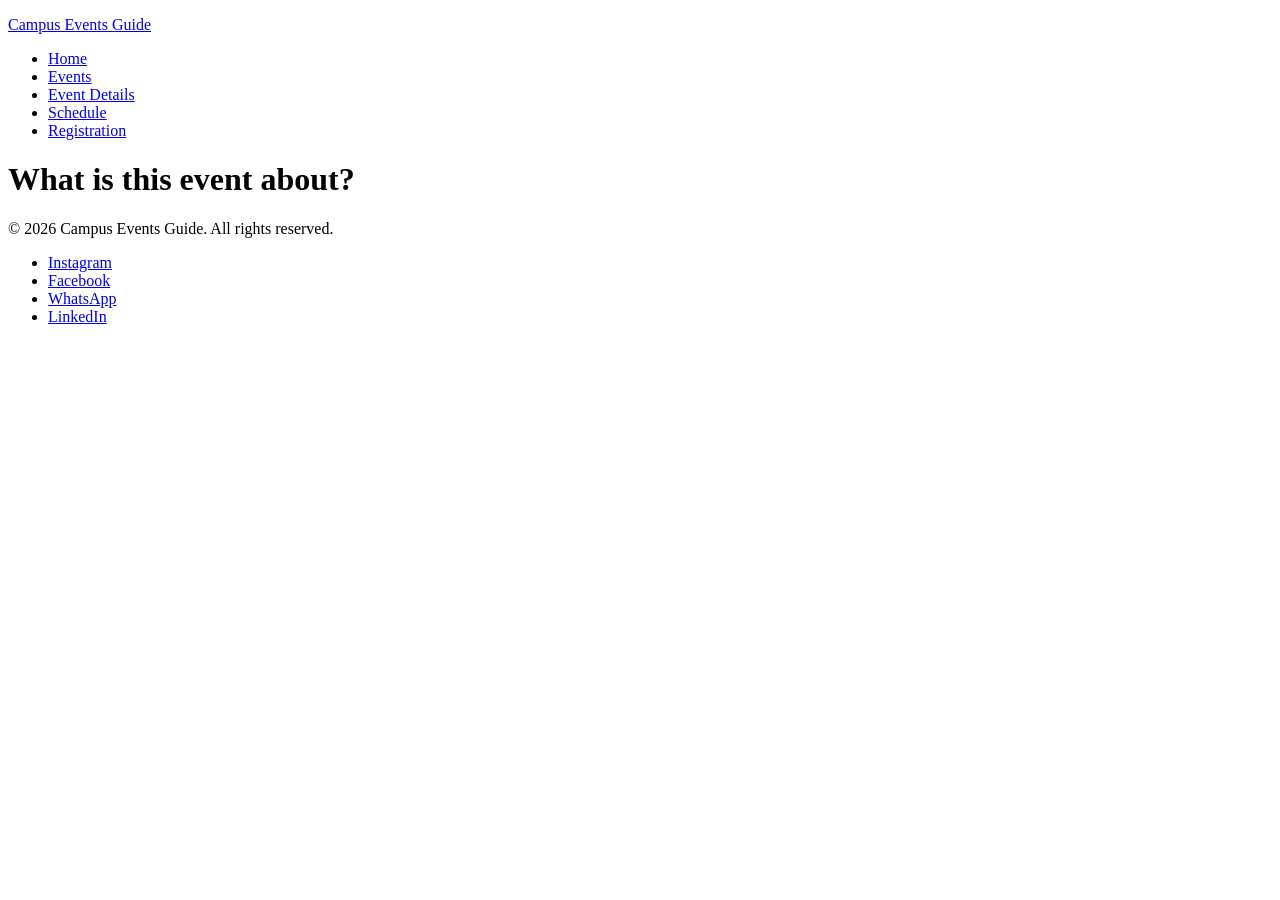
==== event-details.html @ 9d5b93ea "Add shared skeleton to all five pages" ====
<!DOCTYPE html>
<html lang="en">
<head>
    <meta charset="UTF-8">
    <meta name="viewport" content="width=device-width, initial-scale=1.0">
    <title>Event Details | Campus Events Guide</title>
    <link rel="stylesheet" href="style.css">
</head>
<body>
    <header>
        <p class="site-name"><a href="index.html">Campus Events Guide</a></p>
        <nav aria-label="Main">
            <ul>
                <li><a href="index.html">Home</a></li>
                <li><a href="events.html">Events</a></li>
                <li><a aria-current="page" href="event-details.html">Event Details</a></li>
                <li><a href="schedule.html">Schedule</a></li>
                <li><a href="registration.html">Registration</a></li>
            </ul>
        </nav>
    </header>
    <main>
        <h1>What is this event about?</h1>
    </main>

    <footer>
        <p>&copy; 2026 Campus Events Guide. All rights reserved.</p>
        <ul>
            <li><a target="_blank" rel="noopener noreferrer" href="https://www.instagram.com">Instagram</a></li>
            <li><a target="_blank" rel="noopener noreferrer" href="https://www.facebook.com">Facebook</a></li>
            <li><a target="_blank" rel="noopener noreferrer" href="https://www.whatsapp.com">WhatsApp</a></li>
            <li><a target="_blank" rel="noopener noreferrer" href="https://www.linkedin.com">LinkedIn</a></li>
        </ul>
    </footer>
</body>
</html>
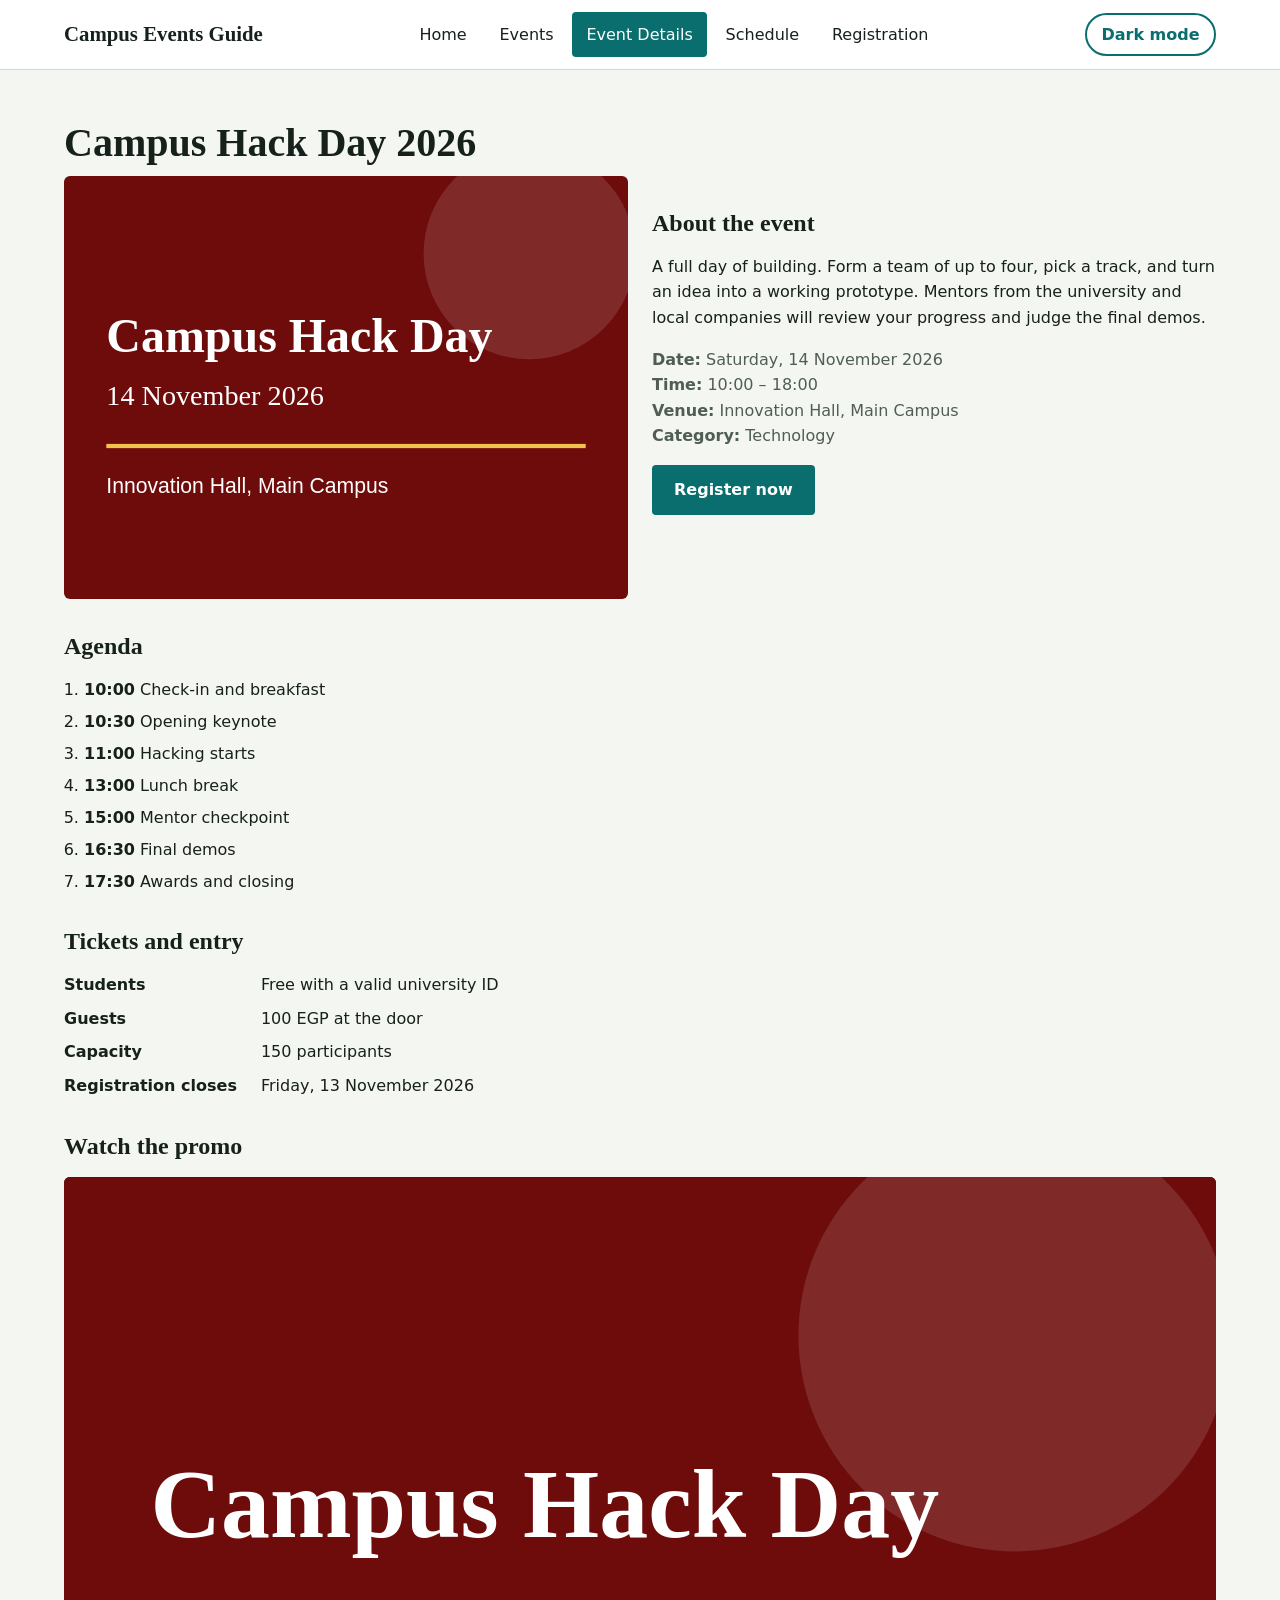
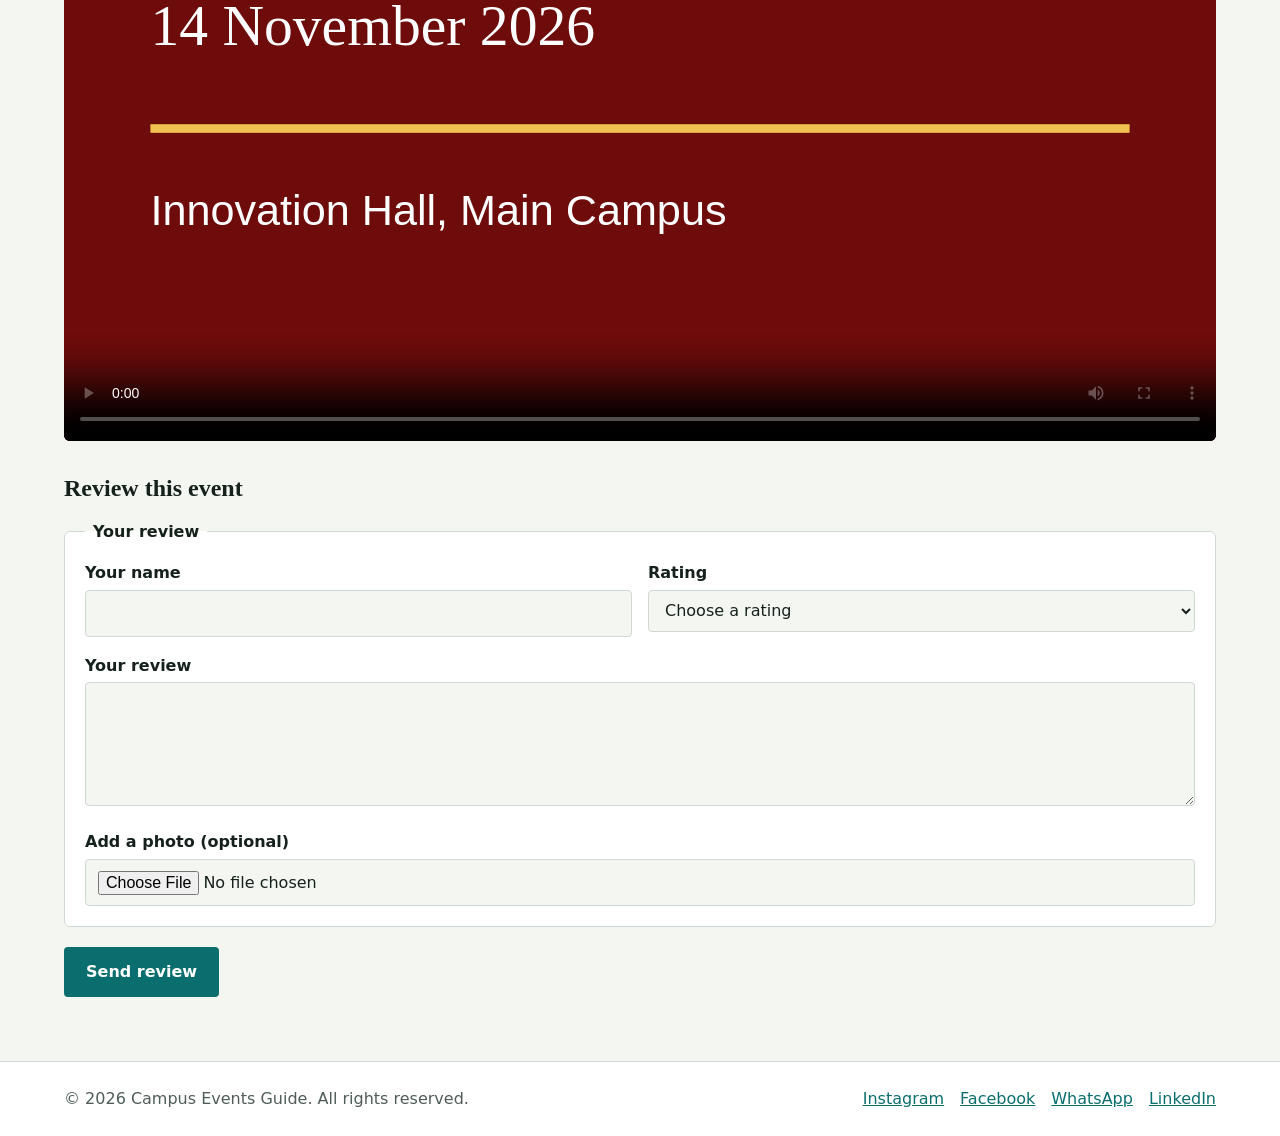
==== commit 5fe11852: "Add page content, styles, and assets" ====
--- a/event-details.html
+++ b/event-details.html
@@ -7,6 +7,7 @@
     <link rel="stylesheet" href="style.css">
 </head>
 <body>
+    <input type="checkbox" id="theme-toggle" class="theme-toggle">
     <header>
         <p class="site-name"><a href="index.html">Campus Events Guide</a></p>
         <nav aria-label="Main">
@@ -18,9 +19,95 @@
                 <li><a href="registration.html">Registration</a></li>
             </ul>
         </nav>
+        <label for="theme-toggle" class="theme-label">Dark mode</label>
     </header>
     <main>
-        <h1>What is this event about?</h1>
+        <h1>Campus Hack Day 2026</h1>
+
+        <section class="event-overview" aria-labelledby="overview-heading">
+            <img src="assets/images/hack-day-poster.svg" alt="Poster for Campus Hack Day 2026 showing the date and venue on a teal background">
+            <div>
+                <h2 id="overview-heading">About the event</h2>
+                <p>A full day of building. Form a team of up to four, pick a track, and turn an idea into a working prototype. Mentors from the university and local companies will review your progress and judge the final demos.</p>
+                <ul class="event-meta">
+                    <li><strong>Date:</strong> <time datetime="2026-11-14">Saturday, 14 November 2026</time></li>
+                    <li><strong>Time:</strong> 10:00 – 18:00</li>
+                    <li><strong>Venue:</strong> Innovation Hall, Main Campus</li>
+                    <li><strong>Category:</strong> Technology</li>
+                </ul>
+                <a class="btn" href="registration.html">Register now</a>
+            </div>
+        </section>
+
+        <section aria-labelledby="agenda-heading">
+            <h2 id="agenda-heading">Agenda</h2>
+            <ol class="agenda">
+                <li><time datetime="10:00">10:00</time> Check-in and breakfast</li>
+                <li><time datetime="10:30">10:30</time> Opening keynote</li>
+                <li><time datetime="11:00">11:00</time> Hacking starts</li>
+                <li><time datetime="13:00">13:00</time> Lunch break</li>
+                <li><time datetime="15:00">15:00</time> Mentor checkpoint</li>
+                <li><time datetime="16:30">16:30</time> Final demos</li>
+                <li><time datetime="17:30">17:30</time> Awards and closing</li>
+            </ol>
+        </section>
+
+        <section aria-labelledby="ticket-heading">
+            <h2 id="ticket-heading">Tickets and entry</h2>
+            <dl>
+                <dt>Students</dt>
+                <dd>Free with a valid university ID</dd>
+                <dt>Guests</dt>
+                <dd>100 EGP at the door</dd>
+                <dt>Capacity</dt>
+                <dd>150 participants</dd>
+                <dt>Registration closes</dt>
+                <dd>Friday, 13 November 2026</dd>
+            </dl>
+        </section>
+
+        <section aria-labelledby="media-heading">
+            <h2 id="media-heading">Watch the promo</h2>
+            <video controls preload="metadata" poster="assets/images/hack-day-poster.svg">
+                <source src="assets/media/hack-day-promo.mp4" type="video/mp4">
+                <p>Your browser cannot play this video. <a href="assets/media/hack-day-promo.mp4">Download it instead</a>.</p>
+            </video>
+        </section>
+
+        <section aria-labelledby="review-heading">
+            <h2 id="review-heading">Review this event</h2>
+            <form action="#" method="get">
+                <fieldset>
+                    <legend>Your review</legend>
+                    <div>
+                        <label for="reviewer-name">Your name</label>
+                        <input type="text" id="reviewer-name" name="reviewer_name" required maxlength="60" autocomplete="name">
+                    </div>
+                    <div>
+                        <label for="rating">Rating</label>
+                        <select id="rating" name="rating" required>
+                            <option value="" disabled selected>Choose a rating</option>
+                            <option value="5">5 - Excellent</option>
+                            <option value="4">4 - Good</option>
+                            <option value="3">3 - Average</option>
+                            <option value="2">2 - Poor</option>
+                            <option value="1">1 - Very poor</option>
+                        </select>
+                    </div>
+                    <div class="full">
+                        <label for="review-text">Your review</label>
+                        <textarea id="review-text" name="review" rows="4" required minlength="10" maxlength="500"></textarea>
+                    </div>
+                    <div class="full">
+                        <label for="review-photo">Add a photo (optional)</label>
+                        <input type="file" id="review-photo" name="review_photo" accept="image/*">
+                    </div>
+                </fieldset>
+                <div class="form-actions">
+                    <button type="submit" class="btn">Send review</button>
+                </div>
+            </form>
+        </section>
     </main>
 
     <footer>
--- a/style.css
+++ b/style.css
@@ -0,0 +1,437 @@
+/* ===== 1. Colour palette: every colour comes from a variable ===== */
+:root {
+    --bg: #f4f6f1;
+    --surface: #ffffff;
+    --text: #16211c;
+    --muted: #4f5d56;
+    --accent: #0b6e6e;
+    --on-accent: #ffffff;
+    --highlight: #f2c14e;
+    --on-highlight: #2b2000;
+    --border: #cfd8d2;
+    --error: #b3261e;
+    /* side padding that keeps content max 72rem wide and centred */
+    --page-pad: max(1rem, calc((100% - 72rem) / 2));
+    color-scheme: light;
+}
+
+/* ===== 2. Dark mode, CSS only =====
+   The hidden checkbox #theme-toggle sits at the top of <body>.
+   When it is checked, :has() matches the <html> element and we
+   redefine the same variables with dark values. Nothing else changes,
+   because every rule below reads these variables. The state is not
+   remembered when you open another page (no JavaScript, no storage). */
+:root:has(#theme-toggle:checked) {
+    --bg: #0e1815;
+    --surface: #17261f;
+    --text: #e9f1ec;
+    --muted: #a7b8af;
+    --accent: #5fd0c4;
+    --on-accent: #0e1815;
+    --border: #2b4136;
+    --error: #ff8a80;
+    color-scheme: dark;
+}
+
+/* ===== 3. Base styles ===== */
+*, *::before, *::after {
+    box-sizing: border-box;
+}
+
+body {
+    margin: 0;
+    font-family: "Segoe UI", system-ui, sans-serif;
+    line-height: 1.6;
+    background: var(--bg);
+    color: var(--text);
+}
+
+h1, h2, h3, .site-name {
+    font-family: Georgia, "Times New Roman", serif;
+    line-height: 1.25;
+}
+
+h1 { margin: 0 0 .5rem; font-size: clamp(1.75rem, 5vw, 2.5rem); }
+h2 { margin: 2rem 0 1rem; font-size: 1.5rem; }
+h3 { font-size: 1.2rem; }
+
+img, video {
+    display: block;
+    max-width: 100%;
+    height: auto;
+}
+
+a {
+    color: var(--accent);
+    transition: color .2s ease;
+}
+
+:focus-visible {
+    outline: 3px solid var(--accent);
+    outline-offset: 2px;
+}
+
+/* the checkbox must stay focusable, so it is only made invisible */
+.theme-toggle {
+    position: absolute;
+    opacity: 0;
+    width: 1px;
+    height: 1px;
+}
+
+/* ===== 4. Page shell with Flexbox ===== */
+header, main, footer {
+    padding-inline: var(--page-pad);
+}
+
+header {
+    display: flex;
+    flex-wrap: wrap;
+    align-items: center;
+    justify-content: space-between;
+    gap: .75rem 1rem;
+    padding-block: .75rem;
+    background: var(--surface);
+    border-bottom: 1px solid var(--border);
+}
+
+.site-name { margin: 0; font-size: 1.3rem; font-weight: 700; }
+.site-name a { color: var(--text); text-decoration: none; }
+
+/* Responsive navigation: on phones and tablets the nav drops to its own
+   full-width row under the logo; links wrap if they do not fit.
+   The wide-screen version is in the media query at the end. */
+nav {
+    order: 3;
+    flex-basis: 100%;
+}
+
+nav ul {
+    display: flex;
+    flex-wrap: wrap;
+    gap: .25rem;
+    margin: 0;
+    padding: 0;
+    list-style: none;
+}
+
+/* complex selector: element + element + element + pseudo-class */
+nav ul li a:hover,
+nav ul li a[aria-current="page"] {
+    background: var(--accent);
+    color: var(--on-accent);
+}
+
+nav ul li a {
+    display: block;
+    padding: .6rem .9rem;
+    border-radius: 4px;
+    color: var(--text);
+    text-decoration: none;
+    transition: background-color .2s ease, color .2s ease;
+}
+
+.theme-label {
+    margin: 0;
+    padding: .4rem .9rem;
+    border: 2px solid var(--accent);
+    border-radius: 999px;
+    color: var(--accent);
+    font-weight: 700;
+    cursor: pointer;
+    transition: background-color .2s ease, color .2s ease;
+}
+
+.theme-label:hover,
+:root:has(#theme-toggle:checked) .theme-label {
+    background: var(--accent);
+    color: var(--on-accent);
+}
+
+/* show keyboard focus on the label when the hidden checkbox has focus */
+:root:has(#theme-toggle:focus-visible) .theme-label {
+    outline: 3px solid var(--accent);
+    outline-offset: 3px;
+}
+
+main { padding-block: 2rem 3rem; }
+
+footer {
+    display: flex;
+    flex-wrap: wrap;
+    align-items: center;
+    justify-content: space-between;
+    gap: 1rem;
+    padding-block: 1.5rem;
+    background: var(--surface);
+    border-top: 1px solid var(--border);
+    color: var(--muted);
+}
+
+footer p { margin: 0; }
+
+footer ul {
+    display: flex;
+    flex-wrap: wrap;
+    gap: 1rem;
+    margin: 0;
+    padding: 0;
+    list-style: none;
+}
+
+/* ===== 5. Buttons, cards and panels ===== */
+.btn {
+    display: inline-block;
+    padding: .65rem 1.25rem;
+    border: 2px solid var(--accent);
+    border-radius: 4px;
+    background: var(--accent);
+    color: var(--on-accent);
+    font: inherit;
+    font-weight: 700;
+    text-decoration: none;
+    cursor: pointer;
+    transition: background-color .2s ease, color .2s ease;
+}
+
+.btn:hover {
+    background: transparent;
+    color: var(--accent);
+}
+
+.btn-secondary {
+    background: transparent;
+    color: var(--accent);
+}
+
+.btn-secondary:hover {
+    background: var(--accent);
+    color: var(--on-accent);
+}
+
+.hero,
+.panel {
+    margin-bottom: 1rem;
+    padding: 1.5rem;
+    background: var(--surface);
+    border: 1px solid var(--border);
+    border-radius: 8px;
+}
+
+/* Grid: one column on phones, more columns in the media queries */
+.card-grid {
+    display: grid;
+    grid-template-columns: minmax(0, 1fr);
+    gap: 1.5rem;
+}
+
+.card {
+    overflow: hidden;
+    background: var(--surface);
+    border: 1px solid var(--border);
+    border-radius: 6px;
+    transition: transform .2s ease, box-shadow .2s ease;
+}
+
+.card:hover {
+    transform: translateY(-4px);
+    box-shadow: 0 8px 20px rgb(0 0 0 / .18);
+}
+
+.card img {
+    width: 100%;
+    aspect-ratio: 4 / 3;
+    object-fit: cover;
+}
+
+.card.past img { filter: grayscale(.7); }
+
+.card-body { padding: 1rem 1.25rem 1.25rem; }
+.card h3 { margin: .5rem 0; }
+.card h3 a { color: var(--text); text-decoration: none; }
+.card:hover h3 a { color: var(--accent); }
+
+.tag {
+    display: inline-block;
+    margin: 0;
+    padding: .1rem .6rem;
+    border-radius: 3px;
+    background: var(--highlight);
+    color: var(--on-highlight);
+    font-size: .85rem;
+    font-weight: 700;
+}
+
+.event-meta {
+    margin: 0 0 1rem;
+    padding: 0;
+    list-style: none;
+    color: var(--muted);
+}
+
+.event-overview {
+    display: grid;
+    grid-template-columns: minmax(0, 1fr);
+    gap: 1.5rem;
+}
+
+.event-overview img { width: 100%; border-radius: 6px; }
+
+.agenda { padding-left: 1.25rem; }
+.agenda li { margin-bottom: .4rem; }
+.agenda time { font-weight: 700; }
+
+dl {
+    display: grid;
+    grid-template-columns: max-content minmax(0, 1fr);
+    gap: .5rem 1.5rem;
+}
+
+dt { font-weight: 700; }
+dd { margin: 0; }
+
+video {
+    width: 100%;
+    border-radius: 6px;
+    background: #000;
+}
+
+address { font-style: normal; }
+
+/* ===== 6. Table ===== */
+.table-wrap {
+    overflow-x: auto;
+    background: var(--surface);
+    border: 1px solid var(--border);
+    border-radius: 6px;
+}
+
+table {
+    width: 100%;
+    min-width: 36rem;
+    border-collapse: collapse;
+}
+
+caption {
+    padding: .75rem 1rem;
+    text-align: left;
+    font-weight: 700;
+}
+
+th, td {
+    padding: .75rem 1rem;
+    text-align: left;
+    border-bottom: 1px solid var(--border);
+}
+
+thead th {
+    background: var(--accent);
+    color: var(--on-accent);
+}
+
+tbody tr { transition: background-color .2s ease; }
+tbody tr:hover { background: var(--bg); }
+tr.featured-row { background: var(--bg); font-weight: 700; }
+
+/* ===== 7. Forms ===== */
+form { display: grid; gap: 1.25rem; }
+
+fieldset {
+    display: grid;
+    grid-template-columns: minmax(0, 1fr);
+    gap: 1rem;
+    margin: 0;
+    padding: 1rem 1.25rem 1.25rem;
+    background: var(--surface);
+    border: 1px solid var(--border);
+    border-radius: 6px;
+}
+
+legend { padding-inline: .5rem; font-weight: 700; }
+
+form label {
+    display: block;
+    margin-bottom: .25rem;
+    font-weight: 600;
+}
+
+/* complex selector: every text-like control, not the special ones */
+input:not([type="checkbox"]):not([type="radio"]):not([type="color"]):not([type="range"]),
+select,
+textarea {
+    width: 100%;
+    padding: .6rem .75rem;
+    border: 1px solid var(--border);
+    border-radius: 4px;
+    background: var(--bg);
+    color: var(--text);
+    font: inherit;
+    transition: border-color .2s ease;
+}
+
+:is(input, select, textarea):focus { border-color: var(--accent); }
+
+/* shown only after the user has interacted with the field */
+:is(input, select, textarea):user-invalid { border-color: var(--error); }
+
+input[type="range"] { width: 100%; accent-color: var(--accent); }
+
+input[type="color"] {
+    width: 4rem;
+    height: 2.5rem;
+    padding: 0;
+    border: 1px solid var(--border);
+    background: transparent;
+}
+
+/* radio and checkbox groups use Flexbox */
+.choice-group {
+    display: flex;
+    flex-wrap: wrap;
+    gap: .5rem 1.5rem;
+    padding: 0;
+    border: 0;
+    background: transparent;
+}
+
+.choice {
+    display: flex;
+    align-items: center;
+    gap: .5rem;
+    margin: 0;
+    font-weight: 400;
+}
+
+.choice input {
+    width: 1.1rem;
+    height: 1.1rem;
+    accent-color: var(--accent);
+}
+
+.form-actions {
+    display: flex;
+    flex-wrap: wrap;
+    gap: .75rem;
+}
+
+/* ===== 8. Responsive layout (mobile-first) ===== */
+
+/* tablet, about 768px and up */
+@media (min-width: 48rem) {
+    main { padding-block: 3rem 4rem; }
+
+    .card-grid { grid-template-columns: repeat(2, minmax(0, 1fr)); }
+    .event-overview { grid-template-columns: repeat(2, minmax(0, 1fr)); align-items: start; }
+
+    fieldset { grid-template-columns: repeat(2, minmax(0, 1fr)); }
+    legend, .full { grid-column: 1 / -1; }
+}
+
+/* wide screens: nav sits in the header row, 3 cards per row */
+@media (min-width: 62rem) {
+    nav { order: 0; flex-basis: auto; }
+}
+
+@media (min-width: 70rem) {
+    .card-grid { grid-template-columns: repeat(3, minmax(0, 1fr)); }
+}
